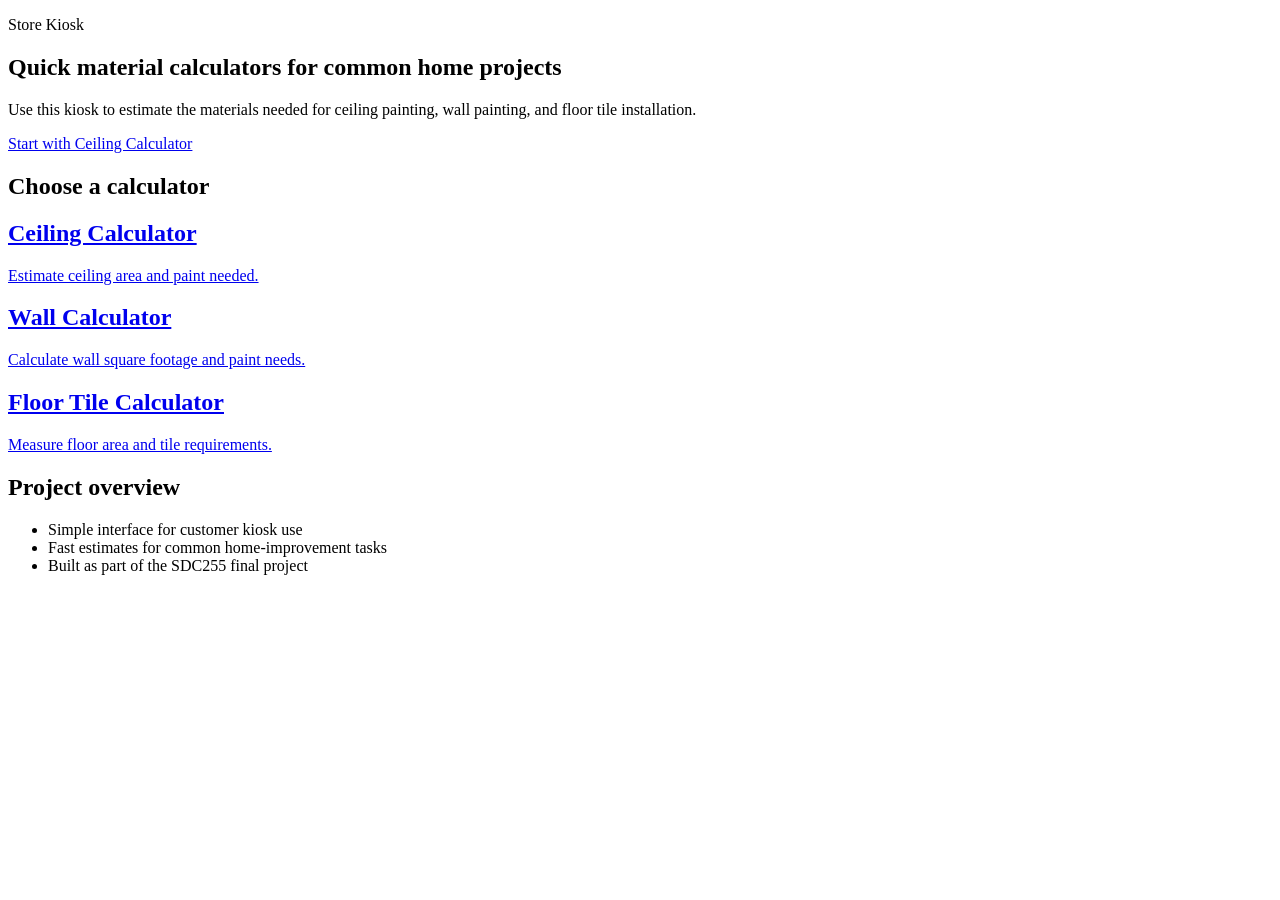
==== Coding/index.html @ bb13ac79 "There should be a index file here" ====
<!DOCTYPE html>
<html lang="en">
<head>
    <meta charset="UTF-8">
    <meta name="viewport" content="width=device-width, initial-scale=1.0">
    <title>Store Kiosk</title>
</head>
<body>
    <main class="container">
        <section class="hero">
            <p class="eyebrow">Store Kiosk</p>
            <h1>Quick material calculators for common home projects</h1>
            <p>
                Use this kiosk to estimate the materials needed for ceiling painting,
                wall painting, and floor tile installation.
            </p>
            <a class="button" href="ceiling-calculator.html">Start with Ceiling Calculator</a>

            <h2 class="section-title">Choose a calculator</h2>
            <div class="cards">
                <a class="card" href="ceiling-calculator.html">
                    <h2>Ceiling Calculator</h2>
                    <p>Estimate ceiling area and paint needed.</p>
                </a>
                <a class="card" href="wall-calculator.html">
                    <h2>Wall Calculator</h2>
                    <p>Calculate wall square footage and paint needs.</p>
                </a>
                <a class="card" href="floor-tile-calculator.html">
                    <h2>Floor Tile Calculator</h2>
                    <p>Measure floor area and tile requirements.</p>
                </a>
            </div>

            <h2 class="section-title">Project overview</h2>
            <ul>
                <li>Simple interface for customer kiosk use</li>
                <li>Fast estimates for common home-improvement tasks</li>
                <li>Built as part of the SDC255 final project</li>
            </ul>
        </section>
    </main>
</body>
</html>
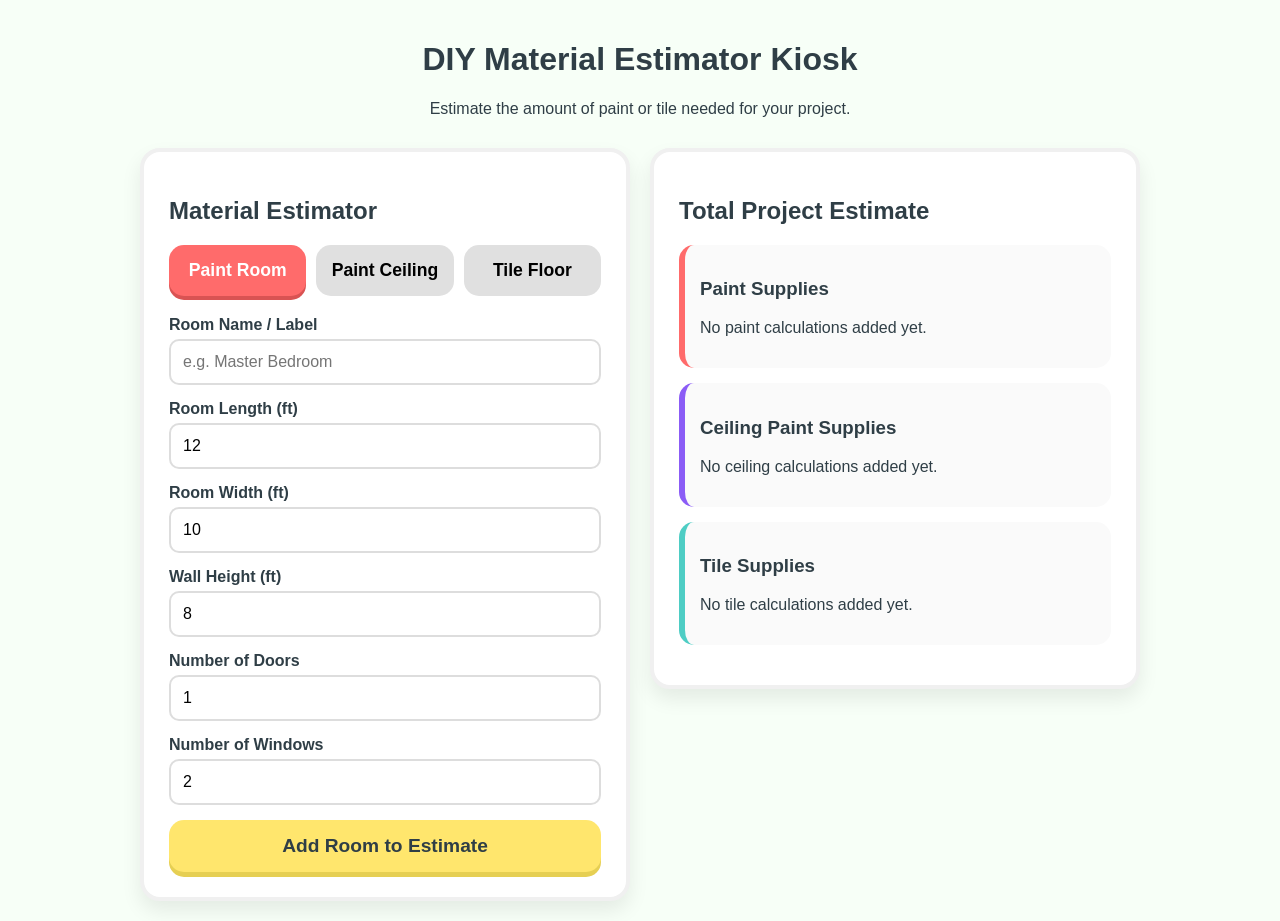
==== commit 6db0cda8: "Code is real" ====
--- a/Coding/index.html
+++ b/Coding/index.html
@@ -3,42 +3,79 @@
 <head>
     <meta charset="UTF-8">
     <meta name="viewport" content="width=device-width, initial-scale=1.0">
-    <title>Store Kiosk</title>
+    <title>DIY Material Estimator Kiosk</title>
+    <link rel="stylesheet" href="style.css">
 </head>
 <body>
-    <main class="container">
-        <section class="hero">
-            <p class="eyebrow">Store Kiosk</p>
-            <h1>Quick material calculators for common home projects</h1>
-            <p>
-                Use this kiosk to estimate the materials needed for ceiling painting,
-                wall painting, and floor tile installation.
-            </p>
-            <a class="button" href="ceiling-calculator.html">Start with Ceiling Calculator</a>
+<div class="headerTitle">
+    <h1>DIY Material Estimator Kiosk</h1>
+    <p>Estimate the amount of paint or tile needed for your project.</p>
+</div>
+<div class="kiosk-container">
+    <div class="card">
+        <h2>Material Estimator</h2>
+        
+        <!-- button section-->
+        <div class="tab-buttons">
+            <button class="tab-btn active-paint" id="paintTabBtn" onclick="switchTab('paint')">Paint Room</button>
+            <button class="tab-btn ceiling-paint" id="ceilingPaintTabBtn" onclick="switchTab('ceilingpaint')">Paint Ceiling</button>
+            <button class="tab-btn" id="tileTabBtn" onclick="switchTab('tile')">Tile Floor</button>
+        </div>
 
-            <h2 class="section-title">Choose a calculator</h2>
-            <div class="cards">
-                <a class="card" href="ceiling-calculator.html">
-                    <h2>Ceiling Calculator</h2>
-                    <p>Estimate ceiling area and paint needed.</p>
-                </a>
-                <a class="card" href="wall-calculator.html">
-                    <h2>Wall Calculator</h2>
-                    <p>Calculate wall square footage and paint needs.</p>
-                </a>
-                <a class="card" href="floor-tile-calculator.html">
-                    <h2>Floor Tile Calculator</h2>
-                    <p>Measure floor area and tile requirements.</p>
-                </a>
+        <!-- Form input section-->
+        <form id="estimatorForm" onsubmit="handleFormSubmit(event)">
+            <input type="hidden" id="material_type" value="paint">
+
+            <div class="form-group">
+                <label for="room_name">Room Name / Label</label>
+                <input type="text" id="room_name" placeholder="e.g. Master Bedroom" required>
             </div>
 
-            <h2 class="section-title">Project overview</h2>
-            <ul>
-                <li>Simple interface for customer kiosk use</li>
-                <li>Fast estimates for common home-improvement tasks</li>
-                <li>Built as part of the SDC255 final project</li>
-            </ul>
-        </section>
-    </main>
+            <div id="paintForm">
+                <div class="form-group"><label>Room Length (ft)</label><input type="number" step="0.1" id="p_length" value="12"></div>
+                <div class="form-group"><label>Room Width (ft)</label><input type="number" step="0.1" id="p_width" value="10"></div>
+                <div class="form-group"><label>Wall Height (ft)</label><input type="number" step="0.1" id="p_height" value="8"></div>
+                <div class="form-group"><label>Number of Doors</label><input type="number" id="p_doors" value="1"></div>
+                <div class="form-group"><label>Number of Windows</label><input type="number" id="p_windows" value="2"></div>
+            </div>
+
+            <div id="ceilingForm" class="hidden">
+                <div class="form-group"><label>Ceiling Length (ft)</label><input type="number" step="0.1" id="c_length" value="12"></div>
+                <div class="form-group"><label>Ceiling Width (ft)</label><input type="number" step="0.1" id="c_width" value="10"></div>
+            </div>
+
+            <div id="tileForm" class="hidden">
+                <div class="form-group"><label>Floor Length (ft)</label><input type="number" step="0.1" id="t_length" value="10"></div>
+                <div class="form-group"><label>Floor Width (ft)</label><input type="number" step="0.1" id="t_width" value="10"></div>
+            </div>
+
+            <button type="submit" class="btn-submit">Add Room to Estimate</button>
+        </form>
+    </div>
+
+    <!--Checkout/ cart section-->
+    <div class="card">
+        <h2>Total Project Estimate</h2>
+
+        <div class="cart-section">
+            <h3>Paint Supplies</h3>
+            <div id="paintCartContent"><p>No paint calculations added yet.</p></div>
+        </div>
+
+        <div class="cart-section ceiling-section">
+            <h3>Ceiling Paint Supplies</h3>
+            <div id="ceilingCartContent"><p>No ceiling calculations added yet.</p></div>
+        </div>
+
+        <div class="cart-section tile-section">
+            <h3>Tile Supplies</h3>
+            <div id="tileCartContent"><p>No tile calculations added yet.</p></div>
+        </div>
+
+        <button id="clearCartBtn" class="btn-clear hidden" type="button" onclick="clearCart()">Start New Project</button>
+    </div>
+</div>
+
+<script src="script.js"></script>
 </body>
-</html>+</html>
--- a/Coding/style.css
+++ b/Coding/style.css
@@ -0,0 +1,157 @@
+:root {
+    --primary: #FF6B6B;
+    --secondary: #4ECDC4;
+    --accent: #FFE66D;
+    --bg: #F7FFF7;
+    --text: #2F3E46;
+}
+
+.headerTitle {
+    text-align: center;
+    margin-bottom: 30px;
+}
+
+body {
+    font-family: 'Segoe UI', Tahoma, Geneva, Verdana, sans-serif;
+    background-color: var(--bg);
+    color: var(--text);
+    margin: 0;
+    padding: 20px;
+}
+
+.kiosk-container {
+    max-width: 1000px;
+    margin: 0 auto;
+    display: flex;
+    flex-direction: row;
+    gap: 20px;
+    align-items: start;
+}
+
+.card {
+    background: white;
+    border-radius: 20px;
+    padding: 25px;
+    box-shadow: 0 10px 20px rgba(0,0,0,0.08);
+    border: 4px solid #F0F0F0;
+    flex: 1 1 0;
+    min-width: 0;
+}
+
+.tab-buttons {
+    display: flex;
+    gap: 10px;
+    margin-bottom: 20px;
+}
+
+.tab-btn {
+    flex: 1;
+    padding: 15px;
+    border: none;
+    border-radius: 15px;
+    font-size: 1.1rem;
+    font-weight: bold;
+    cursor: pointer;
+    background: #E0E0E0;
+    transition: transform 0.1s, background-color 0.2s;
+}
+
+.tab-btn.active-paint {
+    background: var(--primary);
+    color: white;
+    box-shadow: 0 4px 0 #D95353;
+}
+
+.tab-btn.active-ceiling {
+    background: #8b5cf6;
+    color: white;
+    box-shadow: 0 4px 0 #6d28d9;
+}
+
+.tab-btn.active-tile {
+    background: var(--secondary);
+    color: white;
+    box-shadow: 0 4px 0 #3DB3AC;
+}
+
+.form-group {
+    margin-bottom: 15px;
+}
+
+label {
+    display: block;
+    margin-bottom: 5px;
+    font-weight: 600;
+}
+
+input {
+    width: 100%;
+    padding: 12px;
+    border: 2px solid #DDD;
+    border-radius: 10px;
+    box-sizing: border-box;
+    font-size: 1rem;
+}
+
+.btn-submit {
+    width: 100%;
+    padding: 15px;
+    border: none;
+    border-radius: 15px;
+    background: var(--accent);
+    color: var(--text);
+    font-size: 1.2rem;
+    font-weight: bold;
+    cursor: pointer;
+    box-shadow: 0 5px 0 #E6CF53;
+}
+
+.cart-section {
+    background: #FAFAFA;
+    border-radius: 15px;
+    padding: 15px;
+    margin-bottom: 15px;
+    border-left: 6px solid var(--primary);
+}
+
+.cart-section.tile-section {
+    border-left-color: var(--secondary);
+}
+
+.cart-section.ceiling-section {
+    border-left-color: #8b5cf6;
+}
+
+.item-list {
+    list-style: none;
+    padding: 0;
+    margin: 0;
+}
+
+.item-list li {
+    background: white;
+    padding: 10px;
+    border-radius: 8px;
+    margin-bottom: 8px;
+    font-size: 0.95rem;
+}
+
+.btn-clear {
+    background: #FF4757;
+    color: white;
+    border: none;
+    padding: 10px 15px;
+    border-radius: 10px;
+    cursor: pointer;
+    font-weight: bold;
+}
+
+.hidden {
+    display: none;
+}
+
+@media (max-width: 820px) {
+    .kiosk-container {
+        flex-direction: column;
+    }
+}
